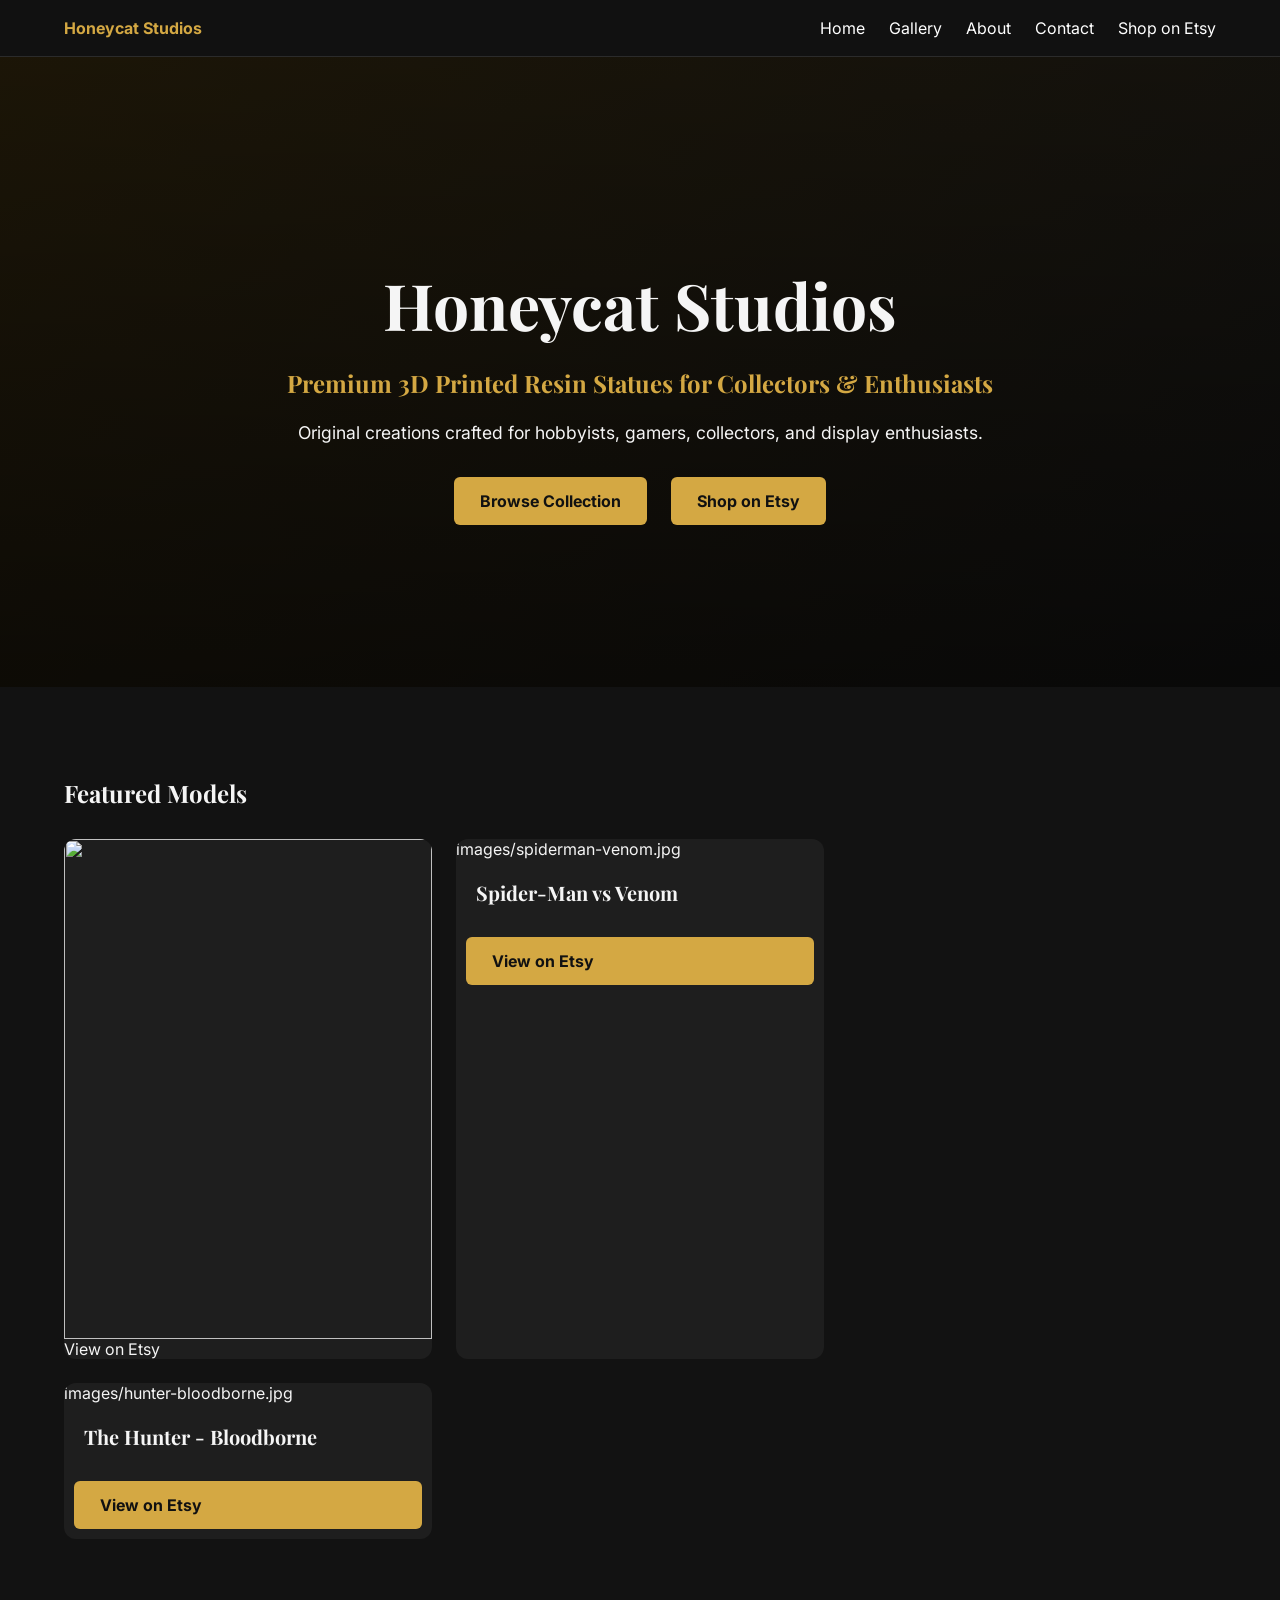
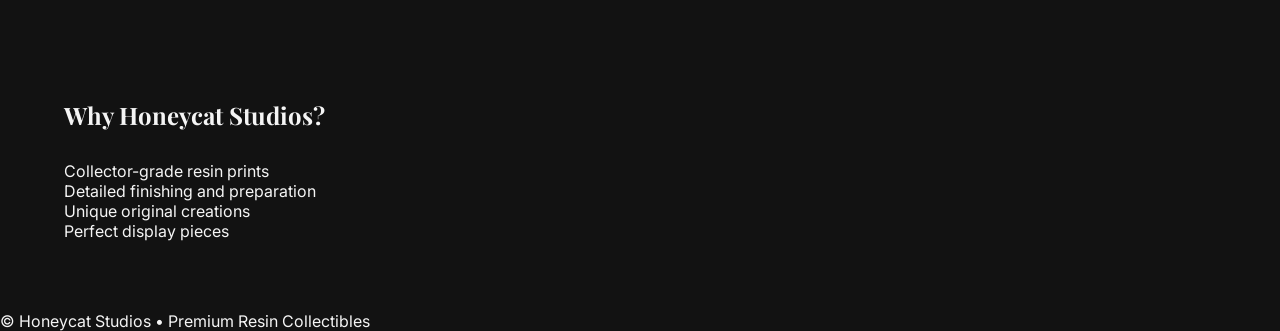
==== index.html @ 273e6274 "Update index.html" ====
<!doctype html>
<html>
<head>
    <meta charset="utf-8">
    <meta name="viewport" content="width=device-width,initial-scale=1">
    <link rel="stylesheet" href="styles.css">
    <title>Honeycat Studios</title>
</head>

<body>

    <header>
        <nav>
            <div>
                <strong class="gold">Honeycat Studios</strong>
            </div>

            <div class="links">
                <a href="index.html">Home</a>
                <a href="gallery.html">Gallery</a>
                <a href="about.html">About</a>
                <a href="contact.html">Contact</a>
                <a href="https://www.etsy.com/shop/HoneyCatStudios3d"target="_blank">Shop on Etsy</a>
            </div>
        </nav>
    </header>

    <section class="hero">
        <div>
            <h1>Honeycat Studios</h1>

            <h2 class="gold">
                Premium 3D Printed Resin Statues for Collectors & Enthusiasts
            </h2>

            <p>
                Original creations crafted for hobbyists, gamers, collectors,
                and display enthusiasts.
            </p>

            <a class="btn" href="gallery.html">
                Browse Collection
            </a>

            <a class="btn"
               href="https://www.etsy.com/shop/HoneyCatStudios3d"
               target="_blank">Shop on Etsy
            </a>
        </div>
    </section>

    <section class="section">
    <h2>Featured Models</h2>
    <div class="grid">
		<div class="card">
<img src="images/leon-kennedy<h3>Leon Kennedy - Resident Evil 9 Requiem</h3>
 
<a class="btn"
href="https://www.etsy.com/listing/4495283661/leon-kennedy-resident-evil-9-requiem"
target="_blank">
View on Etsy
</a>
</div>

		<div class="card">
			images/spiderman-venom.jpg
			<h3>Spider-Man vs Venom</h3>
			<a class="btn"href="https://www.etsy.com/listing/4495843541/spider-man-vs-venom-resin-model-kit-3d"target="_blank">View on Etsy</a>
		</div>

 		<div class="card">
			images/hunter-bloodborne.jpg
			<h3>The Hunter - Bloodborne</h3>
			<a class="btn"href"https://www.etsy.com/listing/4495305898/the-hunter-bloodborne-resin-model-kit-3d"target="_blank">View on Etsy</a>
		</div>
 	</div>
	</section>


    <section class="section">
        <h2>Why Honeycat Studios?</h2>

        <div class="features">

            <div class="feature">
                Collector-grade resin prints
            </div>

            <div class="feature">
                Detailed finishing and preparation
            </div>

            <div class="feature">
                Unique original creations
            </div>

            <div class="feature">
                Perfect display pieces
            </div>

        </div>
    </section>

    <div class="footer">
        © Honeycat Studios • Premium Resin Collectibles
    </div>

</body>
</html>
---- styles.css ----
@import url('https://fonts.googleapis.com/css2?family=Playfair+Display:wght@600;700&family=Inter:wght@300;400;600;700&display=swap');

/* ===== Global ===== */

body {
    margin: 0;
    background: #121212;
    color: #f5f5f5;
    font-family: Inter, sans-serif;
}

h1,
h2 {
    font-family: "Playfair Display", serif;
}

.gold {
    color: #d4a843;
}

/* ===== Header ===== */

header {
    position: sticky;
    top: 0;
    background: rgba(18, 18, 18, 0.95);
    padding: 18px 5%;
    border-bottom: 1px solid #2b2b2b;
    z-index: 1000;
}

nav {
    display: flex;
    justify-content: space-between;
    align-items: center;
}

.links a {
    color: white;
    text-decoration: none;
    margin-left: 20px;
    transition: color 0.3s ease;
}

.links a:hover {
    color: #d4a843;
}

/* ===== Hero ===== */

.hero {
    min-height: 70vh;
    display: flex;
    align-items: center;
    justify-content: center;
    text-align: center;
    padding: 0 20px;

    background:
        linear-gradient(rgba(0, 0, 0, 0.55),
        rgba(0, 0, 0, 0.75)),
        linear-gradient(135deg, #3d2f0f, #222);
}

.hero h1 {
    font-size: 4rem;
    margin-bottom: 10px;
}

.hero p {
    max-width: 750px;
    margin: 20px auto;
    font-size: 1.1rem;
    line-height: 1.6;
}

/* ===== Buttons ===== */

.btn {
    display: inline-block;
    margin: 10px;
    padding: 14px 26px;

    background: #d4a843;
    color: #111;

    text-decoration: none;
    font-weight: 700;

    border-radius: 6px;

    transition:
        background 0.3s ease,
        transform 0.2s ease;
}

.btn:hover {
    background: #e3b751;
    transform: translateY(-2px);
}

/* ===== Content Sections ===== */

.section {
    max-width: 1200px;
    margin: auto;
    padding: 70px 5%;
}

.section h2 {
    margin-bottom: 30px;
}

/* ===== Card Grid ===== */

.grid {
    display: grid;
    grid-template-columns: repeat(auto-fit, minmax(320px, 1fr));
    gap: 24px;
}

/* ===== Product Cards ===== */

.card {
    background: #1e1e1e;
    border-radius: 12px;
    overflow: hidden;

    display: flex;
    flex-direction: column;

    transition:
        transform 0.3s ease,
        box-shadow 0.3s ease;
}

.card:hover {
    transform: translateY(-6px);
    box-shadow: 0 10px 25px rgba(0, 0, 0, 0.4);
}

.card img {
    width: 100%;
    height: 500px;

    object-fit: cover;
    object-position: center;

    display: block;
}

.card h3 {
margin: 0;
padding: 20px;
 
text-align: center;
 
color: #d4a843;
font-family: "Playfair Display", serif;
font-size: 1.25rem;
font-weight: 700;
line-height: 1.4;
 
min-height: 80px;
 
display: flex;
align-items: center;
justify-content: center;
}
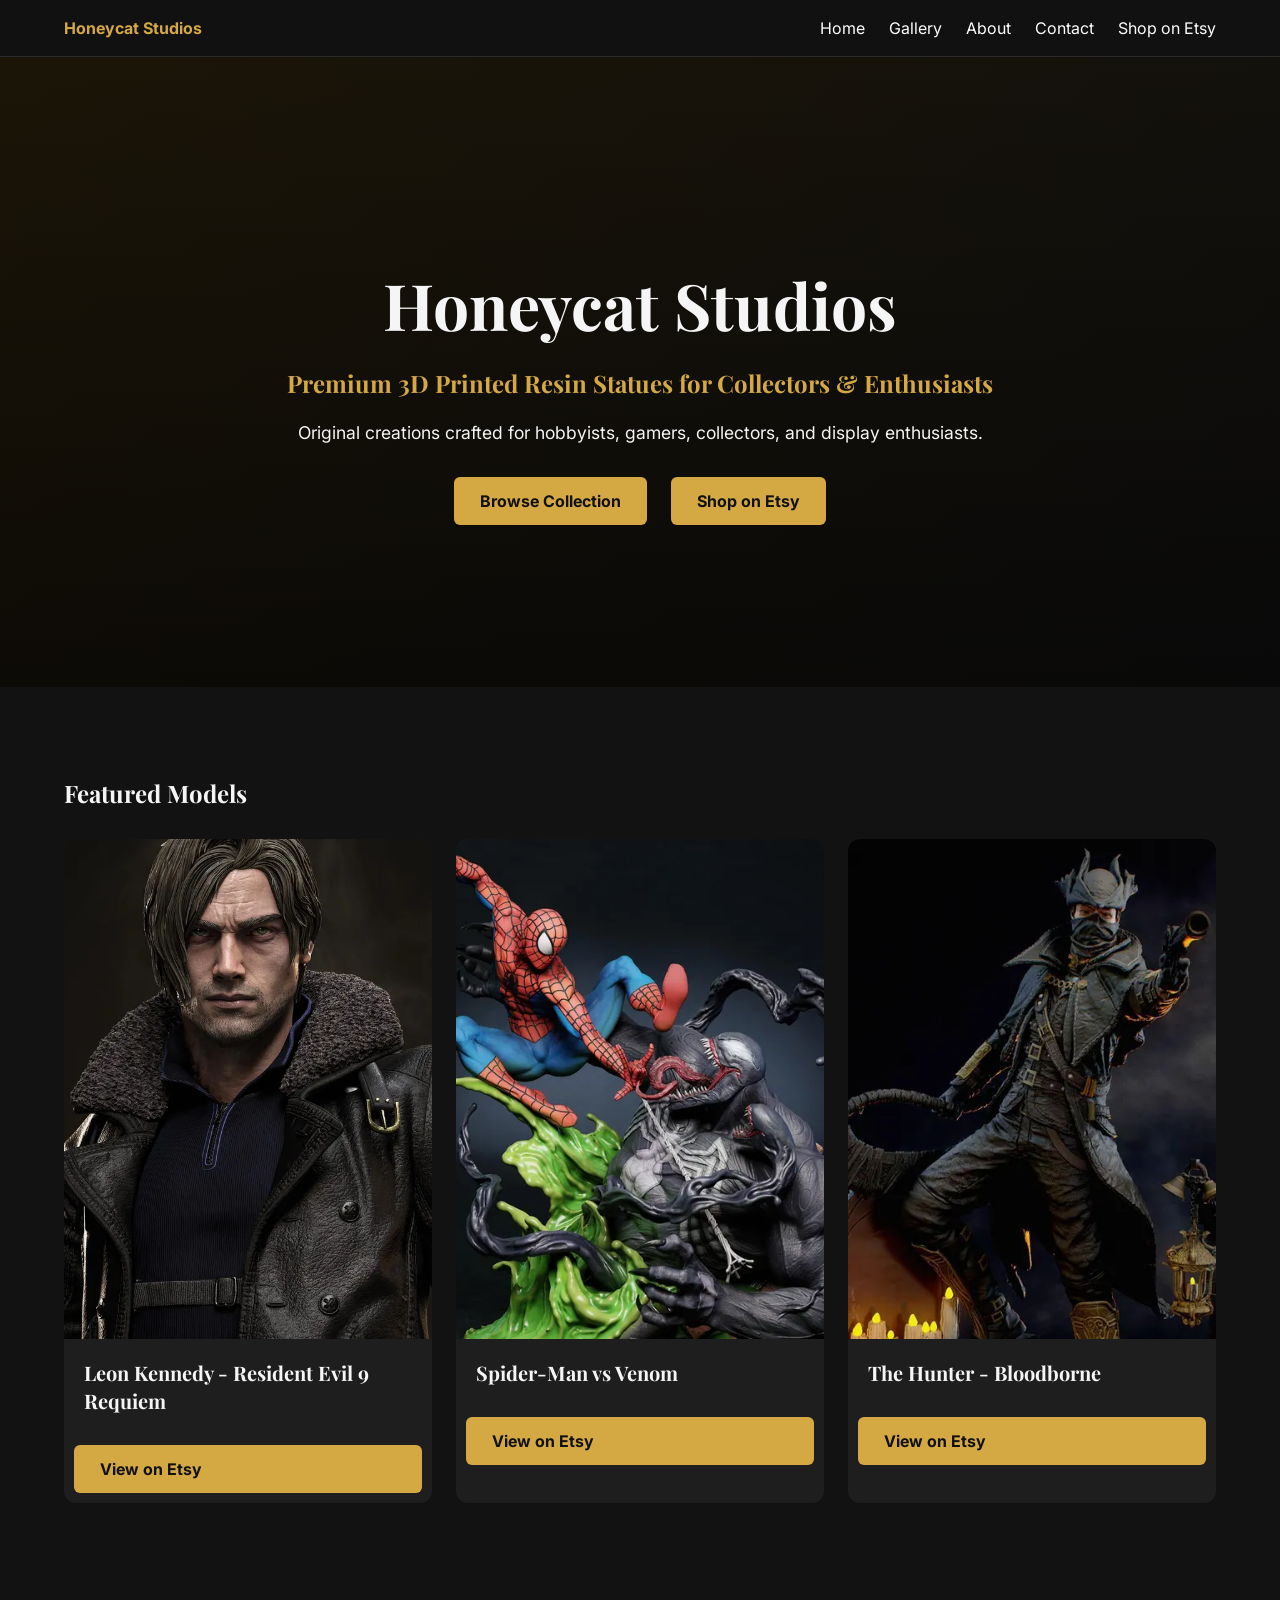
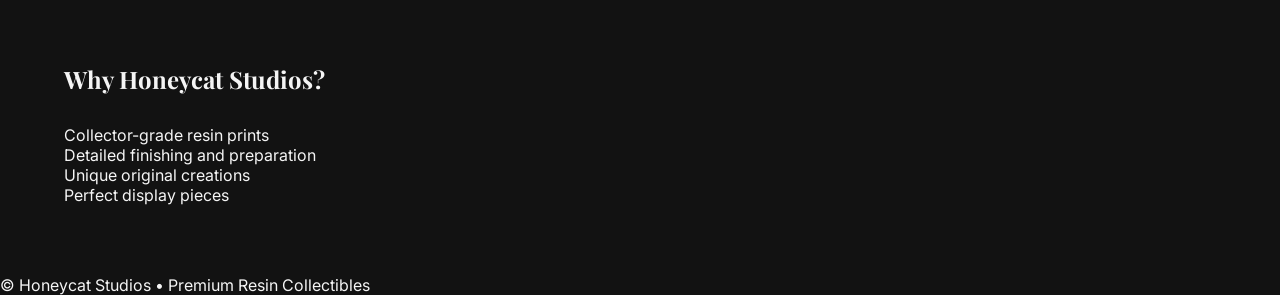
==== commit 8c62222b: "Update index.html" ====
--- a/index.html
+++ b/index.html
@@ -50,31 +50,31 @@
     </section>
 
     <section class="section">
-    <h2>Featured Models</h2>
-    <div class="grid">
-		<div class="card">
-<img src="images/leon-kennedy<h3>Leon Kennedy - Resident Evil 9 Requiem</h3>
- 
-<a class="btn"
-href="https://www.etsy.com/listing/4495283661/leon-kennedy-resident-evil-9-requiem"
-target="_blank">
-View on Etsy
-</a>
+<h2>Featured Models</h2>
+<div class="grid">
+    <div class="card">
+        <img src="images/leon-kennedy.jpg" alt="Leon Kennedy - Resident Evil 9 Requiem">
+        <h3>Leon Kennedy - Resident Evil 9 Requiem</h3>
+        <a class="btn"
+           href="https://www.etsy.com/listing/4495283661/leon-kennedy-resident-evil-9-requiem"
+           target="_blank">
+           View on Etsy
+        </a>
+    </div>
+
+    <div class="card">
+        <img src="images/spiderman-venom.jpg" alt="Spider-Man vs Venom">
+        <h3>Spider-Man vs Venom</h3>
+        <a class="btn" href="https://www.etsy.com/listing/4495843541/spider-man-vs-venom-resin-model-kit-3d" target="_blank">View on Etsy</a>
+    </div>
+
+    <div class="card">
+        <img src="images/hunter-bloodborne.jpg" alt="The Hunter - Bloodborne">
+        <h3>The Hunter - Bloodborne</h3>
+        <a class="btn" href="https://www.etsy.com/listing/4495305898/the-hunter-bloodborne-resin-model-kit-3d" target="_blank">View on Etsy</a>
+    </div>
 </div>
-
-		<div class="card">
-			images/spiderman-venom.jpg
-			<h3>Spider-Man vs Venom</h3>
-			<a class="btn"href="https://www.etsy.com/listing/4495843541/spider-man-vs-venom-resin-model-kit-3d"target="_blank">View on Etsy</a>
-		</div>
-
- 		<div class="card">
-			images/hunter-bloodborne.jpg
-			<h3>The Hunter - Bloodborne</h3>
-			<a class="btn"href"https://www.etsy.com/listing/4495305898/the-hunter-bloodborne-resin-model-kit-3d"target="_blank">View on Etsy</a>
-		</div>
- 	</div>
-	</section>
+</section>
 
 
     <section class="section">
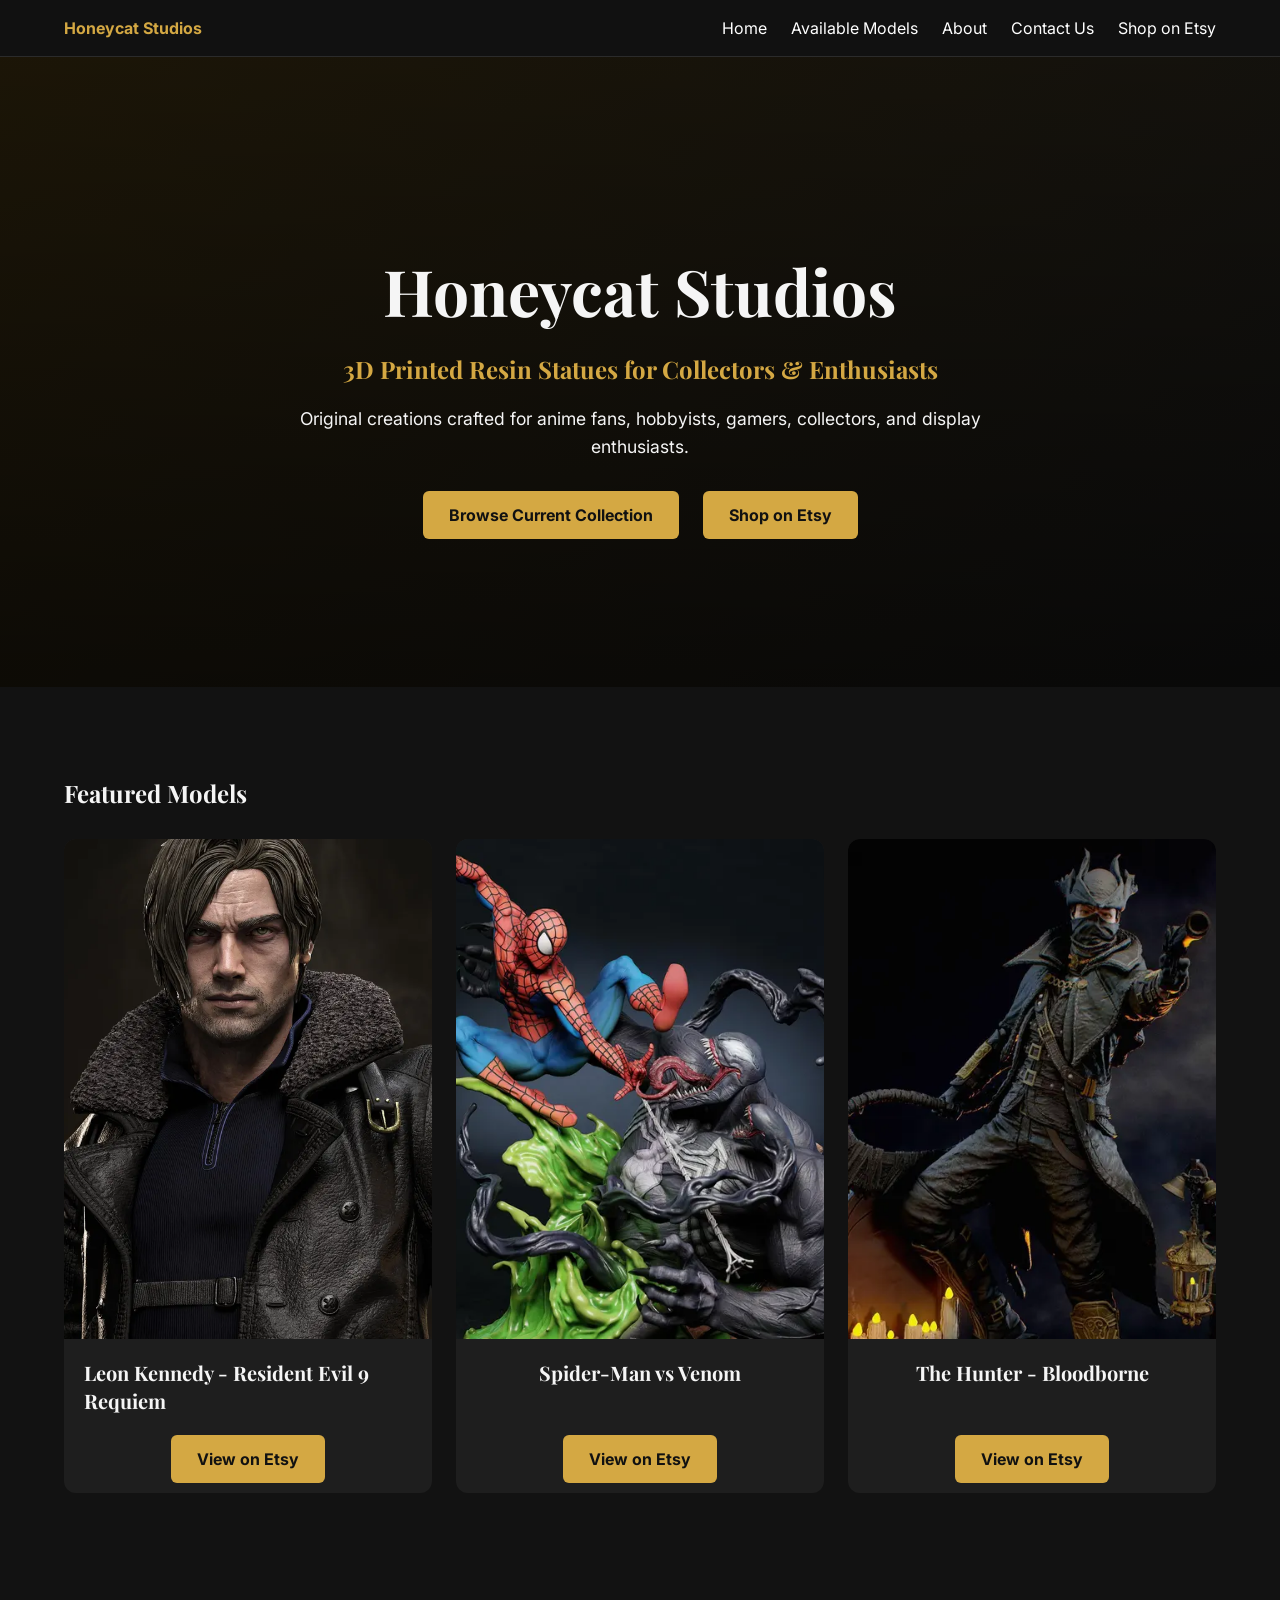
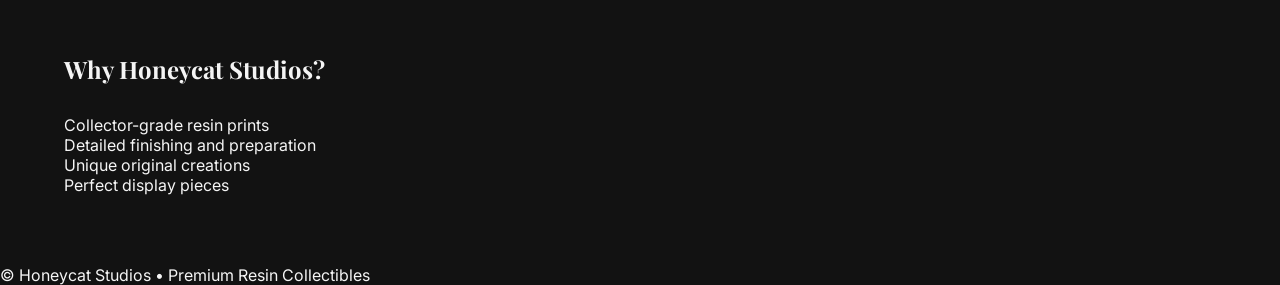
==== commit 584f138f: "Update index.html" ====
--- a/index.html
+++ b/index.html
@@ -17,9 +17,9 @@
 
             <div class="links">
                 <a href="index.html">Home</a>
-                <a href="gallery.html">Gallery</a>
+                <a href="models.html">Available Models</a>
                 <a href="about.html">About</a>
-                <a href="contact.html">Contact</a>
+                <a href="contact.html">Contact Us</a>
                 <a href="https://www.etsy.com/shop/HoneyCatStudios3d"target="_blank">Shop on Etsy</a>
             </div>
         </nav>
@@ -30,16 +30,16 @@
             <h1>Honeycat Studios</h1>
 
             <h2 class="gold">
-                Premium 3D Printed Resin Statues for Collectors & Enthusiasts
+                3D Printed Resin Statues for Collectors & Enthusiasts
             </h2>
 
             <p>
-                Original creations crafted for hobbyists, gamers, collectors,
+                Original creations crafted for anime fans, hobbyists, gamers, collectors,
                 and display enthusiasts.
             </p>
 
-            <a class="btn" href="gallery.html">
-                Browse Collection
+            <a class="btn" href="models.html">
+                Browse Current Collection
             </a>
 
             <a class="btn"
--- a/styles.css
+++ b/styles.css
@@ -128,10 +128,15 @@
 
     display: flex;
     flex-direction: column;
+    align-items: center;
 
     transition:
         transform 0.3s ease,
         box-shadow 0.3s ease;
+}
+
+.card .btn {
+    margin-top: auto;
 }
 
 .card:hover {
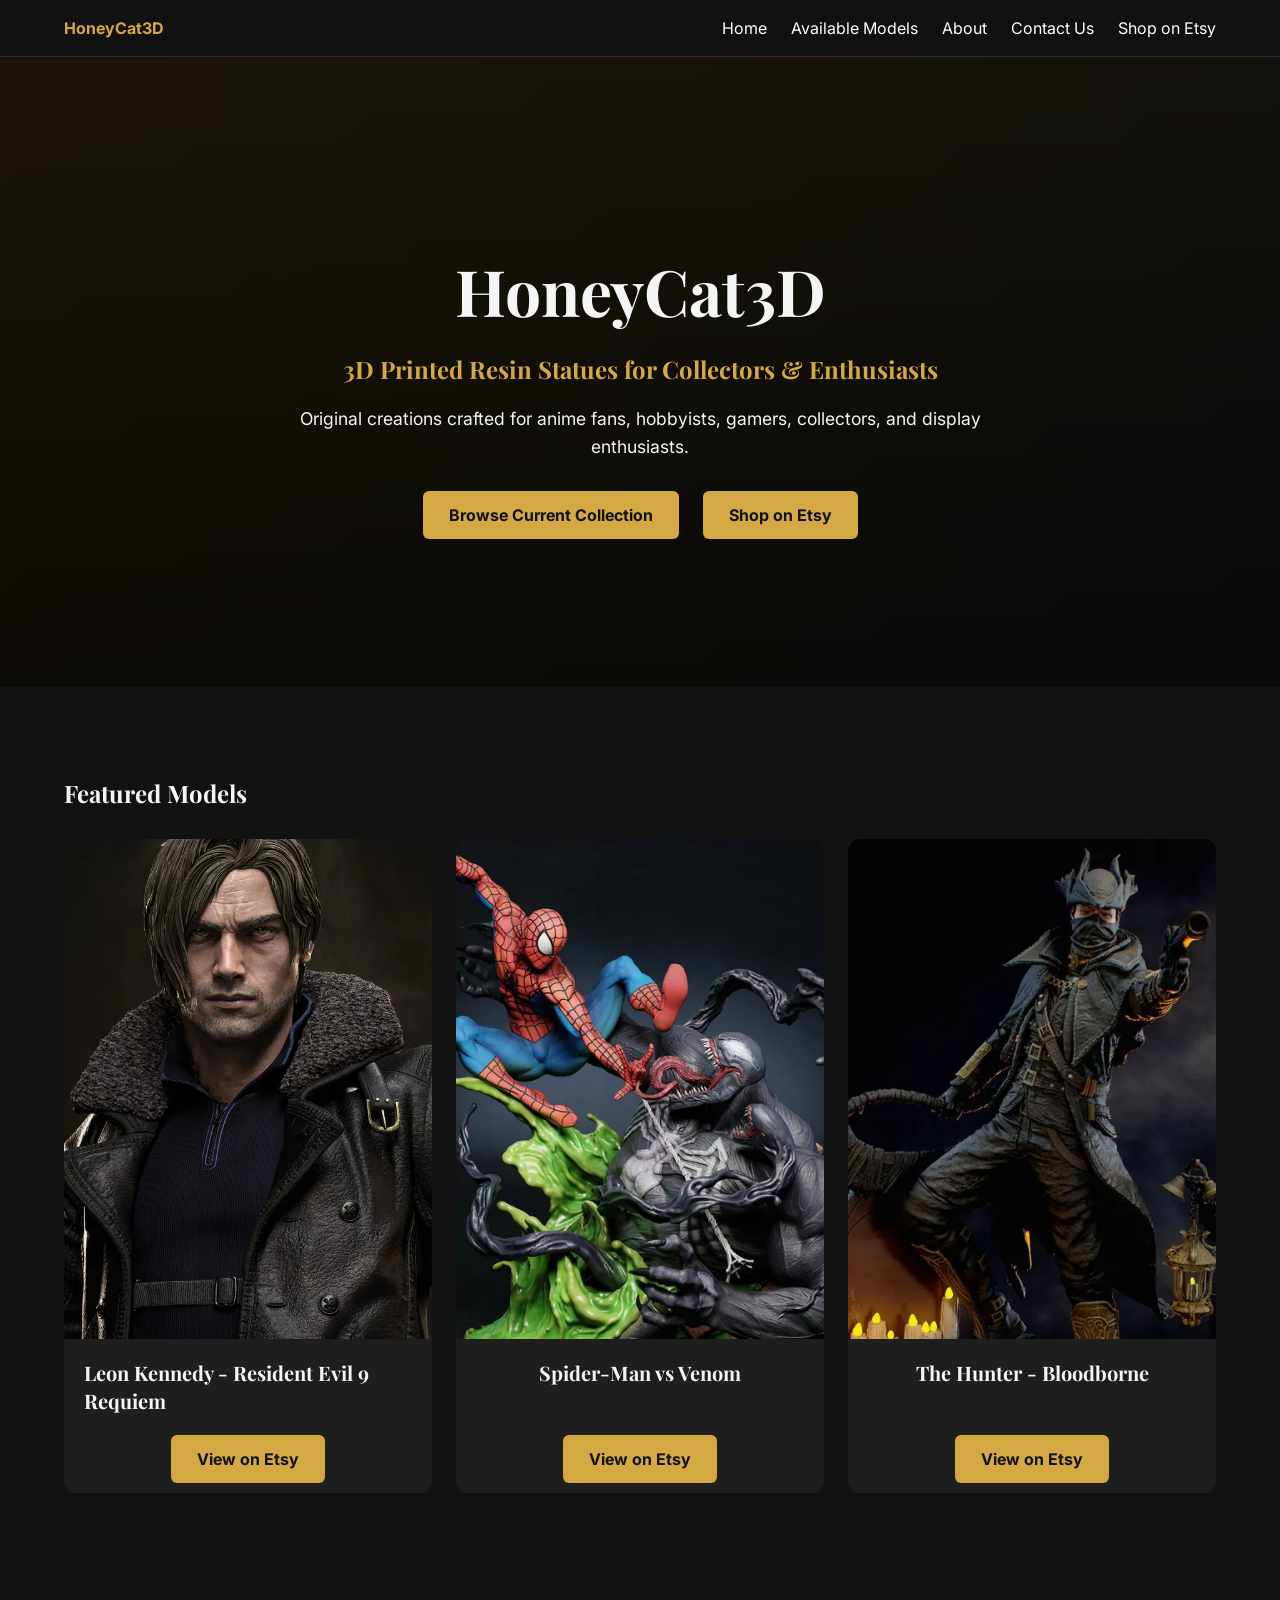
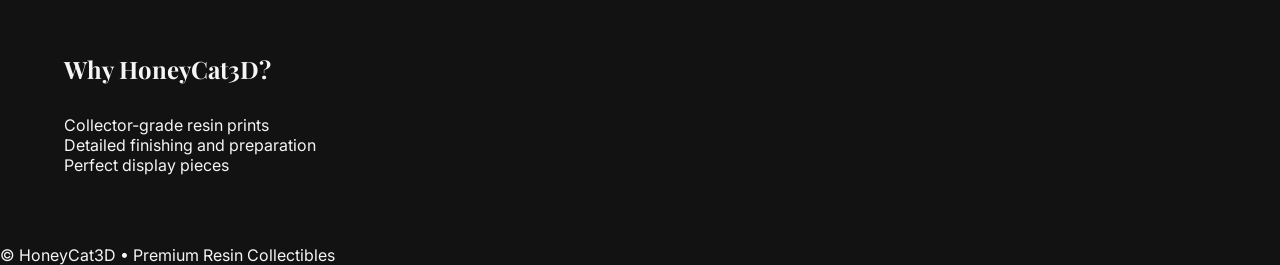
==== commit fa28462f: "Update index.html" ====
--- a/index.html
+++ b/index.html
@@ -4,7 +4,7 @@
     <meta charset="utf-8">
     <meta name="viewport" content="width=device-width,initial-scale=1">
     <link rel="stylesheet" href="styles.css">
-    <title>Honeycat Studios</title>
+    <title>HoneyCat3D</title>
 </head>
 
 <body>
@@ -12,7 +12,7 @@
     <header>
         <nav>
             <div>
-                <strong class="gold">Honeycat Studios</strong>
+                <strong class="gold">HoneyCat3D</strong>
             </div>
 
             <div class="links">
@@ -20,14 +20,14 @@
                 <a href="models.html">Available Models</a>
                 <a href="about.html">About</a>
                 <a href="contact.html">Contact Us</a>
-                <a href="https://www.etsy.com/shop/HoneyCatStudios3d"target="_blank">Shop on Etsy</a>
+                <a href="https://www.etsy.com/shop/HoneyCat3D"target="_blank">Shop on Etsy</a>
             </div>
         </nav>
     </header>
 
     <section class="hero">
         <div>
-            <h1>Honeycat Studios</h1>
+            <h1>HoneyCat3D</h1>
 
             <h2 class="gold">
                 3D Printed Resin Statues for Collectors & Enthusiasts
@@ -43,7 +43,7 @@
             </a>
 
             <a class="btn"
-               href="https://www.etsy.com/shop/HoneyCatStudios3d"
+               href="https://www.etsy.com/shop/HoneyCat3D"
                target="_blank">Shop on Etsy
             </a>
         </div>
@@ -78,7 +78,7 @@
 
 
     <section class="section">
-        <h2>Why Honeycat Studios?</h2>
+        <h2>Why HoneyCat3D?</h2>
 
         <div class="features">
 
@@ -91,10 +91,6 @@
             </div>
 
             <div class="feature">
-                Unique original creations
-            </div>
-
-            <div class="feature">
                 Perfect display pieces
             </div>
 
@@ -102,7 +98,7 @@
     </section>
 
     <div class="footer">
-        © Honeycat Studios • Premium Resin Collectibles
+        © HoneyCat3D • Premium Resin Collectibles
     </div>
 
 </body>
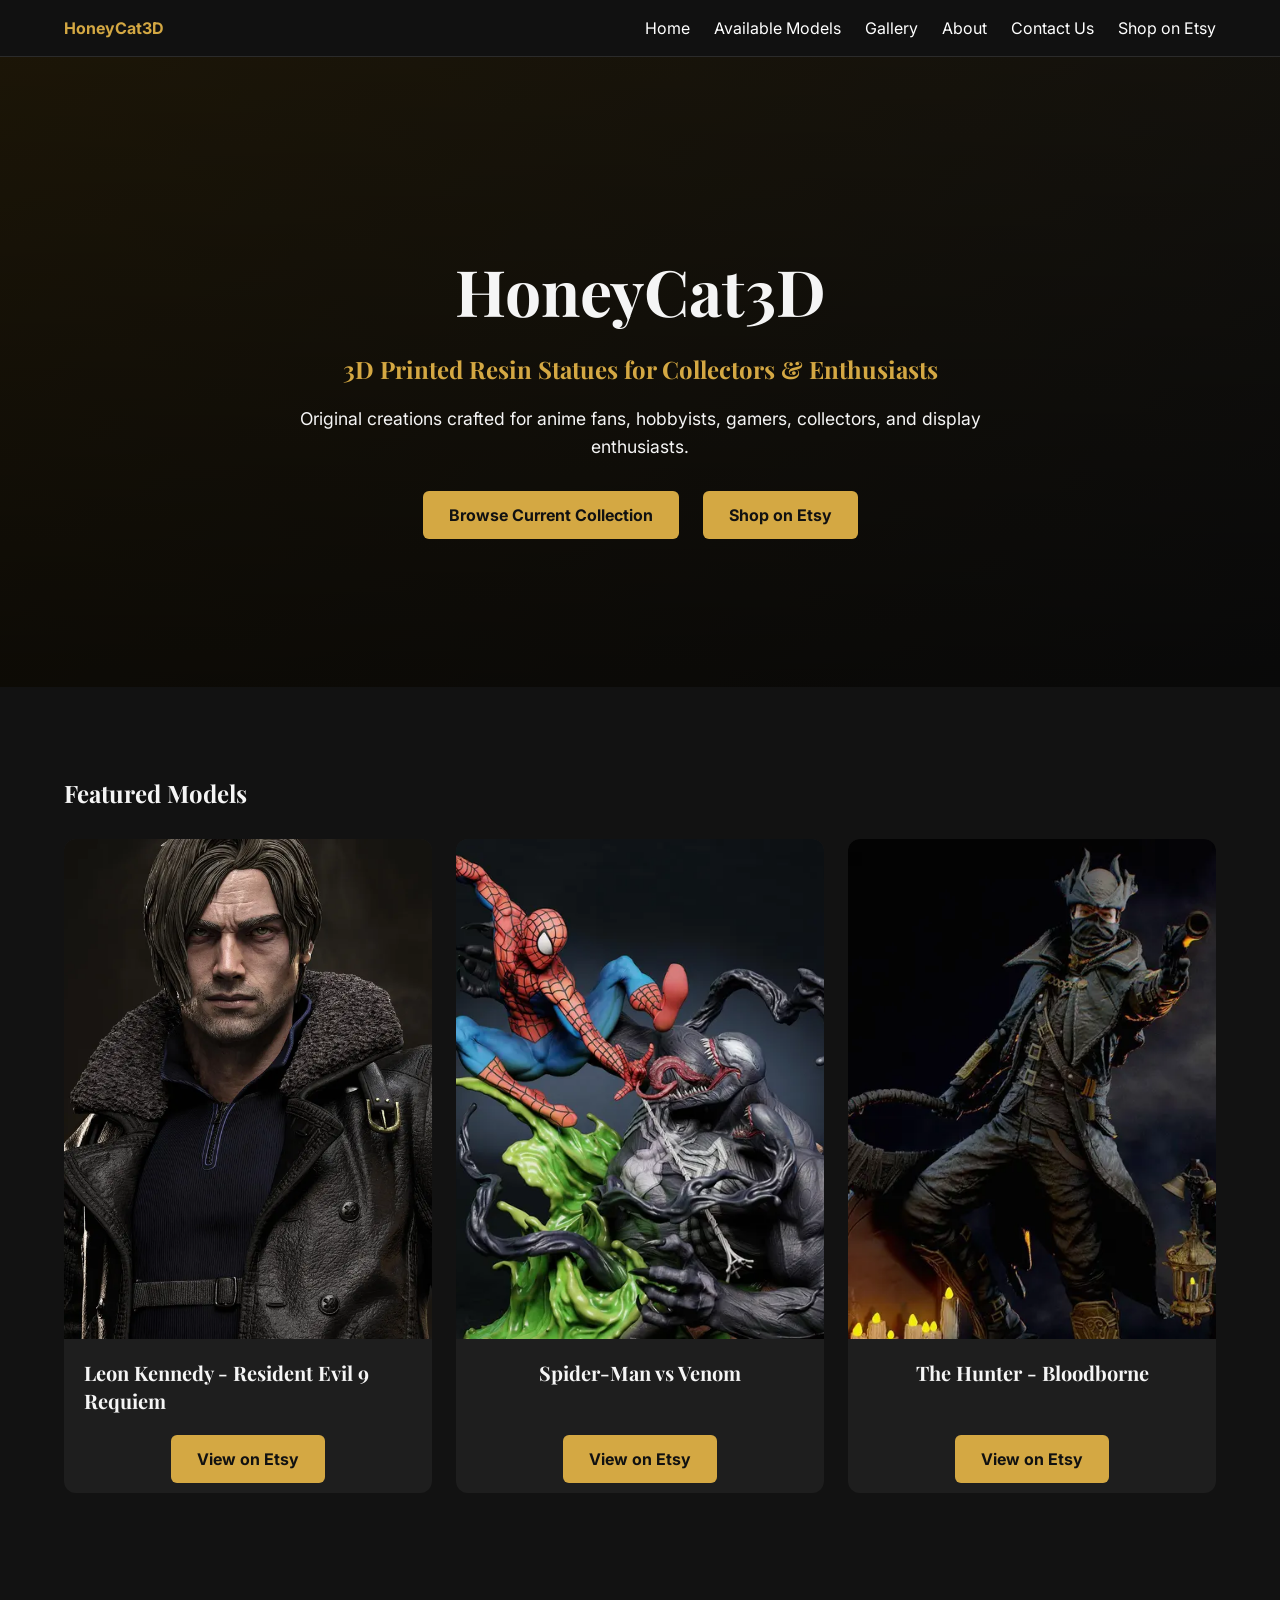
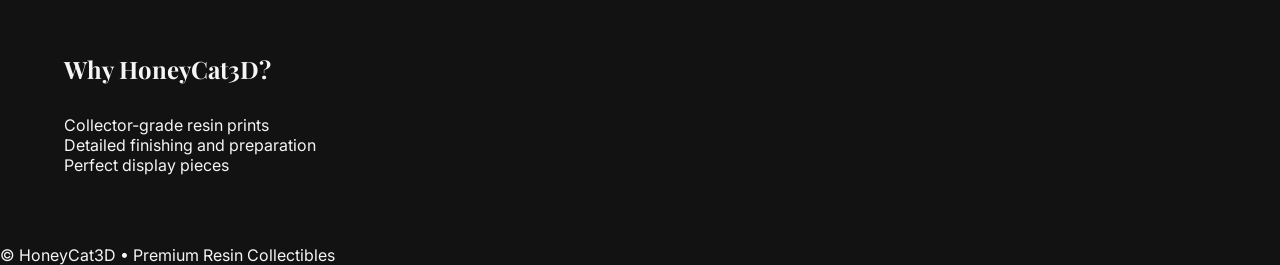
==== commit 6c157a4d: "Update index.html" ====
--- a/index.html
+++ b/index.html
@@ -18,6 +18,7 @@
             <div class="links">
                 <a href="index.html">Home</a>
                 <a href="models.html">Available Models</a>
+                <a href="gallery.html">Gallery</a>
                 <a href="about.html">About</a>
                 <a href="contact.html">Contact Us</a>
                 <a href="https://www.etsy.com/shop/HoneyCat3D"target="_blank">Shop on Etsy</a>
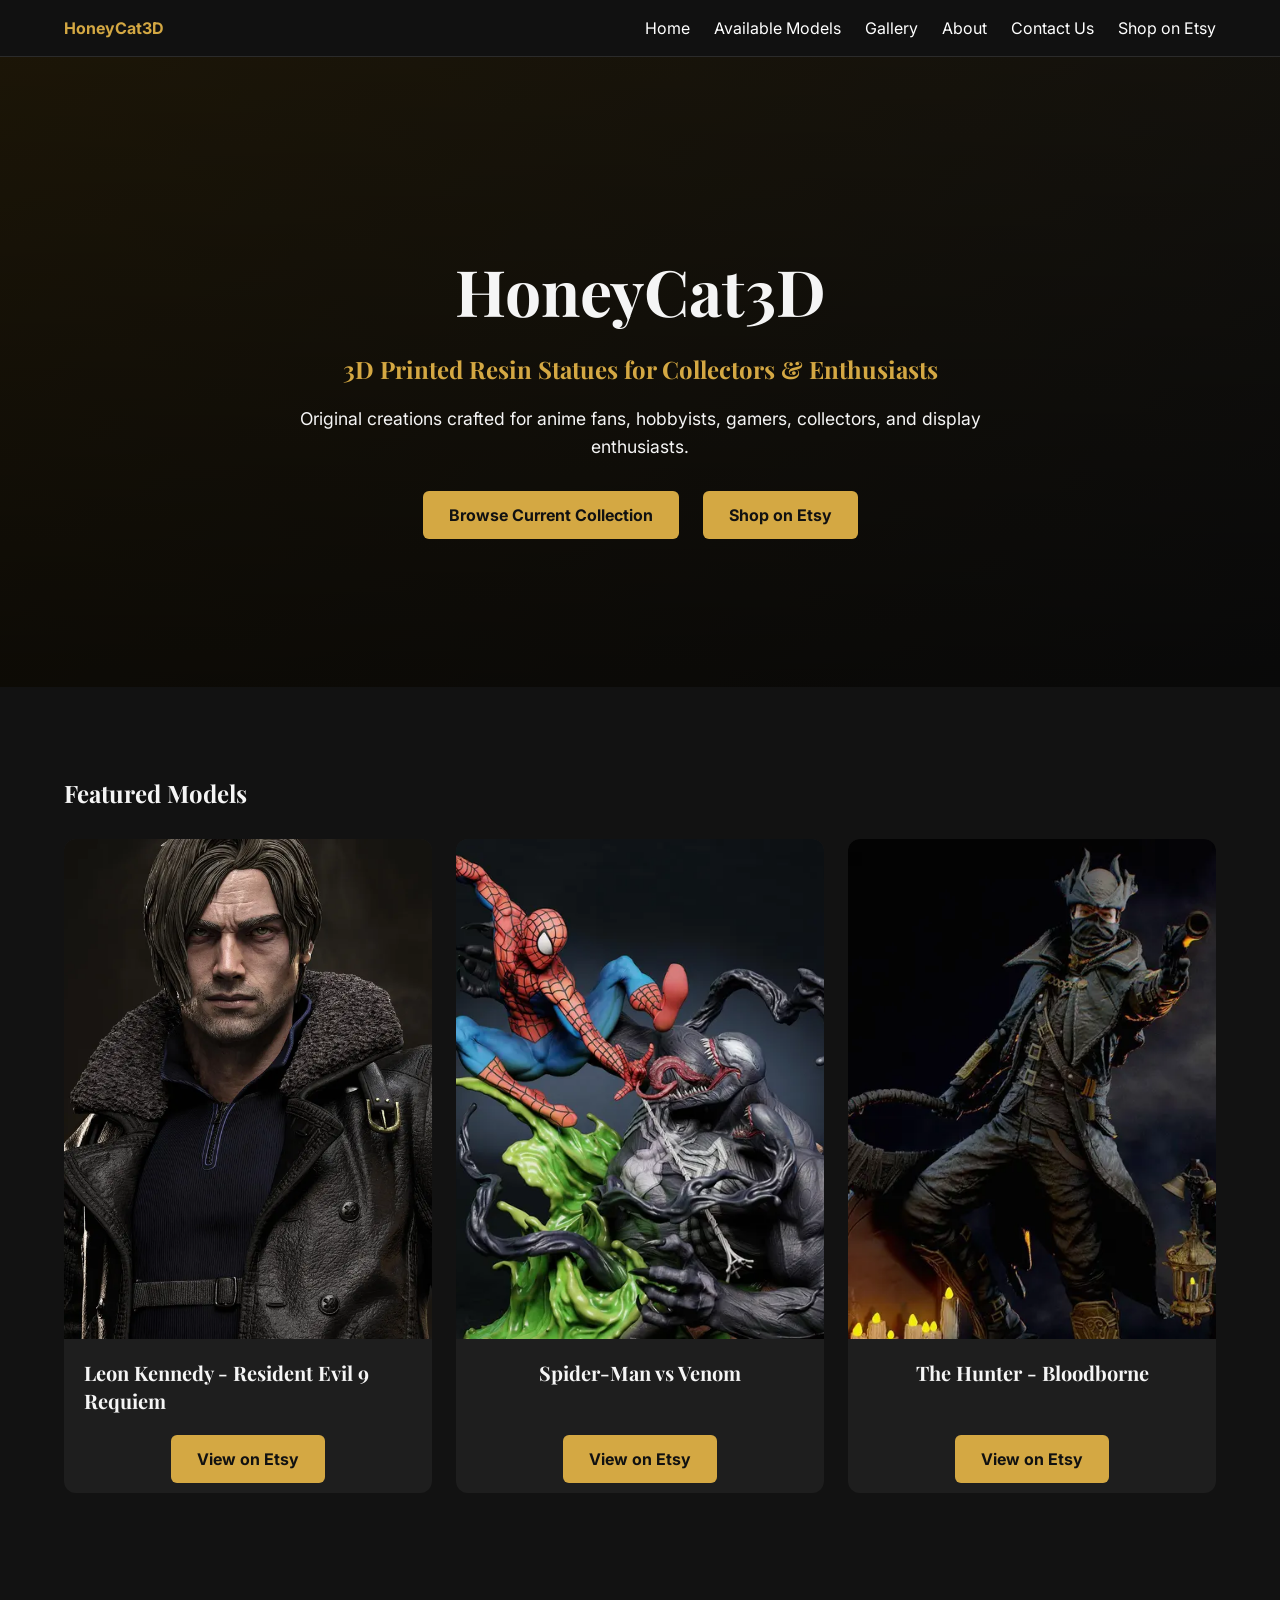
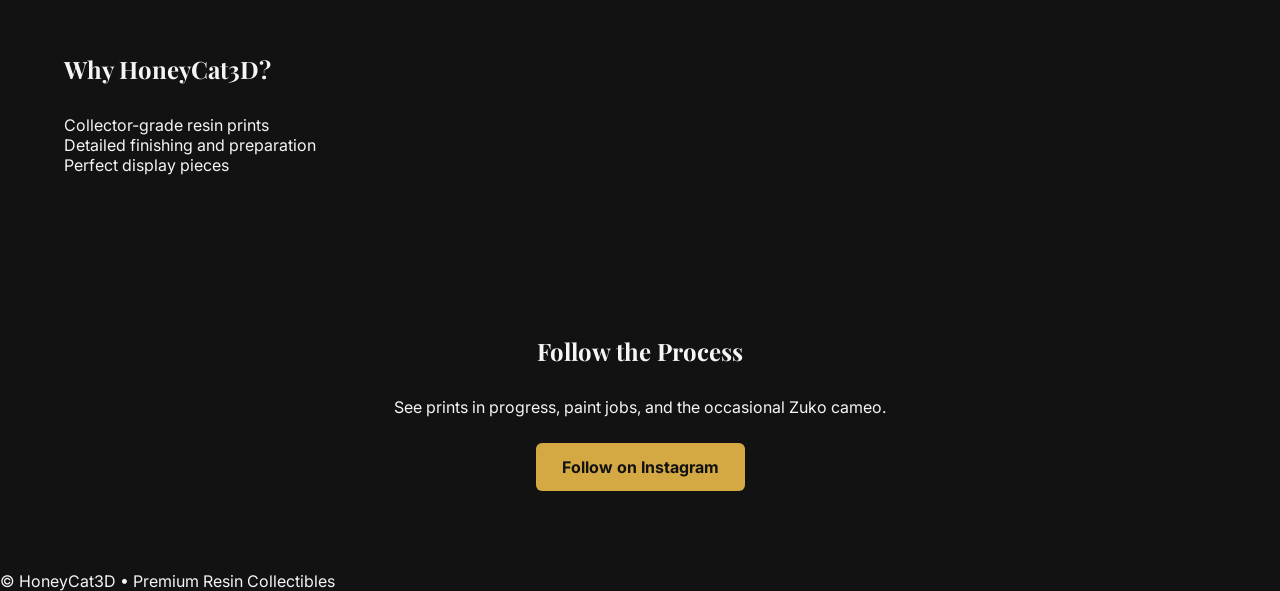
==== commit d762e1b9: "Update index.html" ====
--- a/index.html
+++ b/index.html
@@ -21,7 +21,7 @@
                 <a href="gallery.html">Gallery</a>
                 <a href="about.html">About</a>
                 <a href="contact.html">Contact Us</a>
-                <a href="https://www.etsy.com/shop/HoneyCat3D"target="_blank">Shop on Etsy</a>
+                <a href="https://www.etsy.com/shop/HoneyCat3D" target="_blank">Shop on Etsy</a>
             </div>
         </nav>
     </header>
@@ -51,32 +51,31 @@
     </section>
 
     <section class="section">
-<h2>Featured Models</h2>
-<div class="grid">
-    <div class="card">
-        <img src="images/leon-kennedy.jpg" alt="Leon Kennedy - Resident Evil 9 Requiem">
-        <h3>Leon Kennedy - Resident Evil 9 Requiem</h3>
-        <a class="btn"
-           href="https://www.etsy.com/listing/4495283661/leon-kennedy-resident-evil-9-requiem"
-           target="_blank">
-           View on Etsy
-        </a>
-    </div>
+        <h2>Featured Models</h2>
+        <div class="grid">
+            <div class="card">
+                <img src="images/leon-kennedy.jpg" alt="Leon Kennedy - Resident Evil 9 Requiem">
+                <h3>Leon Kennedy - Resident Evil 9 Requiem</h3>
+                <a class="btn"
+                   href="https://www.etsy.com/listing/4495283661/leon-kennedy-resident-evil-9-requiem"
+                   target="_blank">
+                   View on Etsy
+                </a>
+            </div>
 
-    <div class="card">
-        <img src="images/spiderman-venom.jpg" alt="Spider-Man vs Venom">
-        <h3>Spider-Man vs Venom</h3>
-        <a class="btn" href="https://www.etsy.com/listing/4495843541/spider-man-vs-venom-resin-model-kit-3d" target="_blank">View on Etsy</a>
-    </div>
+            <div class="card">
+                <img src="images/spiderman-venom.jpg" alt="Spider-Man vs Venom">
+                <h3>Spider-Man vs Venom</h3>
+                <a class="btn" href="https://www.etsy.com/listing/4495843541/spider-man-vs-venom-resin-model-kit-3d" target="_blank">View on Etsy</a>
+            </div>
 
-    <div class="card">
-        <img src="images/hunter-bloodborne.jpg" alt="The Hunter - Bloodborne">
-        <h3>The Hunter - Bloodborne</h3>
-        <a class="btn" href="https://www.etsy.com/listing/4495305898/the-hunter-bloodborne-resin-model-kit-3d" target="_blank">View on Etsy</a>
-    </div>
-</div>
-</section>
-
+            <div class="card">
+                <img src="images/hunter-bloodborne.jpg" alt="The Hunter - Bloodborne">
+                <h3>The Hunter - Bloodborne</h3>
+                <a class="btn" href="https://www.etsy.com/listing/4495305898/the-hunter-bloodborne-resin-model-kit-3d" target="_blank">View on Etsy</a>
+            </div>
+        </div>
+    </section>
 
     <section class="section">
         <h2>Why HoneyCat3D?</h2>
@@ -98,9 +97,26 @@
         </div>
     </section>
 
+    <section class="section" style="text-align: center;">
+        <h2>Follow the Process</h2>
+        <p>See prints in progress, paint jobs, and the occasional Zuko cameo.</p>
+
+        <div class="insta-embeds">
+            <blockquote class="instagram-media" data-instgrm-captioned data-instgrm-permalink="https://www.instagram.com/p/DdEme7PoEOU/?utm_source=ig_embed&amp;utm_campaign=loading" data-instgrm-version="14" style=" background:#FFF; border:0; border-radius:3px; box-shadow:0 0 1px 0 rgba(0,0,0,0.5),0 1px 10px 0 rgba(0,0,0,0.15); margin: 1px; max-width:540px; min-width:326px; padding:0; width:99.375%; width:-webkit-calc(100% - 2px); width:calc(100% - 2px);"></blockquote>
+
+            <blockquote class="instagram-media" data-instgrm-captioned data-instgrm-permalink="https://www.instagram.com/p/DdArCjHllTV/?utm_source=ig_embed&amp;utm_campaign=loading" data-instgrm-version="14" style=" background:#FFF; border:0; border-radius:3px; box-shadow:0 0 1px 0 rgba(0,0,0,0.5),0 1px 10px 0 rgba(0,0,0,0.15); margin: 1px; max-width:540px; min-width:326px; padding:0; width:99.375%; width:-webkit-calc(100% - 2px); width:calc(100% - 2px);"></blockquote>
+
+            <blockquote class="instagram-media" data-instgrm-captioned data-instgrm-permalink="https://www.instagram.com/p/Dbi0T_EoL50/?utm_source=ig_embed&amp;utm_campaign=loading" data-instgrm-version="14" style=" background:#FFF; border:0; border-radius:3px; box-shadow:0 0 1px 0 rgba(0,0,0,0.5),0 1px 10px 0 rgba(0,0,0,0.15); margin: 1px; max-width:540px; min-width:326px; padding:0; width:99.375%; width:-webkit-calc(100% - 2px); width:calc(100% - 2px);"></blockquote>
+        </div>
+
+        <a class="btn" href="https://www.instagram.com/honey.cat.studios/" target="_blank">Follow on Instagram</a>
+    </section>
+
     <div class="footer">
         © HoneyCat3D • Premium Resin Collectibles
     </div>
 
+    <script async src="//www.instagram.com/embed.js"></script>
+
 </body>
 </html>
--- a/styles.css
+++ b/styles.css
@@ -172,3 +172,82 @@
 align-items: center;
 justify-content: center;
 }
+
+/* ===== Model Detail Gallery ===== */
+
+.model-gallery {
+    max-width: 700px;
+    margin: 0 auto 30px;
+}
+
+.model-gallery #main-image {
+    width: 100%;
+    border-radius: 12px;
+    display: block;
+}
+
+.thumbnail-row {
+    display: flex;
+    gap: 10px;
+    margin-top: 12px;
+    overflow-x: auto;
+}
+
+.thumbnail {
+    width: 80px;
+    height: 80px;
+    object-fit: cover;
+    border-radius: 6px;
+    cursor: pointer;
+    opacity: 0.6;
+    transition: opacity 0.2s ease;
+}
+
+.thumbnail:hover {
+    opacity: 0.85;
+}
+
+.thumbnail.active {
+    opacity: 1;
+    outline: 2px solid #d4a843;
+}
+
+.model-specs {
+    max-width: 700px;
+    margin: 0 auto 20px;
+    line-height: 1.6;
+}
+
+/* ===== Filters ===== */
+
+.filters {
+    display: flex;
+    gap: 12px;
+    margin-bottom: 30px;
+    flex-wrap: wrap;
+}
+
+.filters select {
+    background: #1e1e1e;
+    color: #f5f5f5;
+    border: 1px solid #2b2b2b;
+    padding: 10px 14px;
+    border-radius: 6px;
+    font-family: Inter, sans-serif;
+    cursor: pointer;
+}
+
+.filters select:hover {
+    border-color: #d4a843;
+}
+
+.model-specs select {
+    background: #1e1e1e;
+    color: #f5f5f5;
+    border: 1px solid #2b2b2b;
+    padding: 8px 12px;
+    border-radius: 6px;
+    font-family: Inter, sans-serif;
+    cursor: pointer;
+    margin: 0 0 15px 8px;
+}
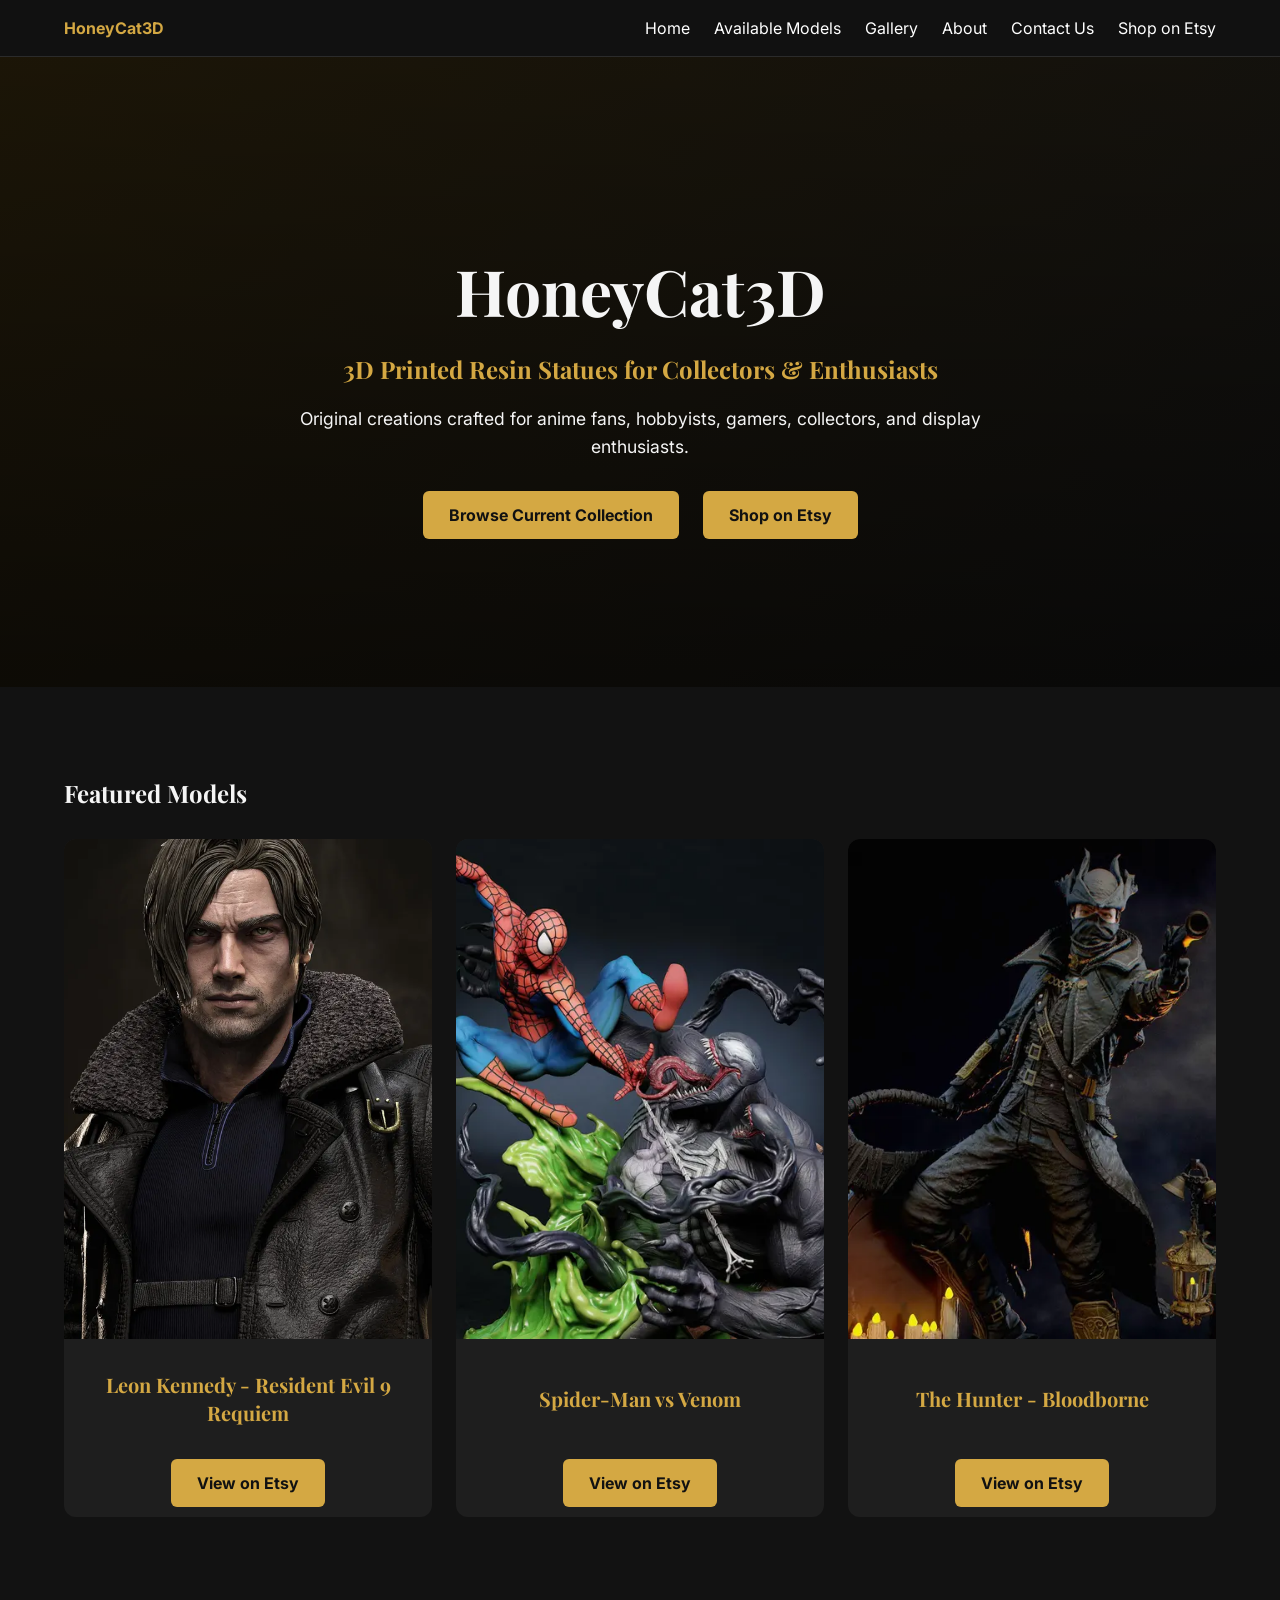
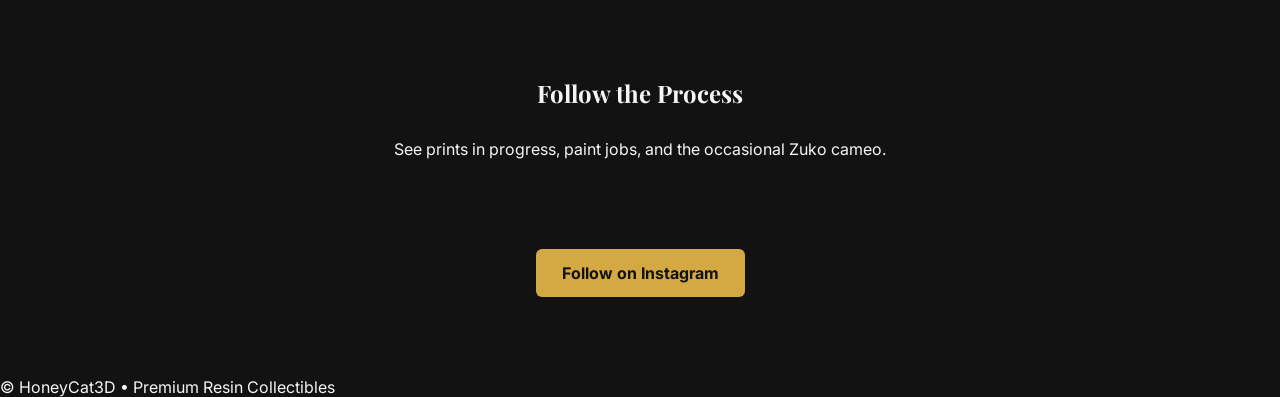
==== commit 5740622e: "Remove 'Why HoneyCat3D?' section from index.html Removed the 'Why HoneyCat3D?' section and its featu" ====
--- a/index.html
+++ b/index.html
@@ -77,26 +77,6 @@
         </div>
     </section>
 
-    <section class="section">
-        <h2>Why HoneyCat3D?</h2>
-
-        <div class="features">
-
-            <div class="feature">
-                Collector-grade resin prints
-            </div>
-
-            <div class="feature">
-                Detailed finishing and preparation
-            </div>
-
-            <div class="feature">
-                Perfect display pieces
-            </div>
-
-        </div>
-    </section>
-
     <section class="section" style="text-align: center;">
         <h2>Follow the Process</h2>
         <p>See prints in progress, paint jobs, and the occasional Zuko cameo.</p>
--- a/styles.css
+++ b/styles.css
@@ -155,22 +155,22 @@
 }
 
 .card h3 {
-margin: 0;
-padding: 20px;
- 
-text-align: center;
- 
-color: #d4a843;
-font-family: "Playfair Display", serif;
-font-size: 1.25rem;
-font-weight: 700;
-line-height: 1.4;
- 
-min-height: 80px;
- 
-display: flex;
-align-items: center;
-justify-content: center;
+    margin: 0;
+    padding: 20px;
+
+    text-align: center;
+
+    color: #d4a843;
+    font-family: "Playfair Display", serif;
+    font-size: 1.25rem;
+    font-weight: 700;
+    line-height: 1.4;
+
+    min-height: 80px;
+
+    display: flex;
+    align-items: center;
+    justify-content: center;
 }
 
 /* ===== Model Detail Gallery ===== */
@@ -251,3 +251,20 @@
     cursor: pointer;
     margin: 0 0 15px 8px;
 }
+
+/* ===== Instagram Embeds ===== */
+
+.insta-embeds {
+    display: flex;
+    justify-content: center;
+    gap: 20px;
+    flex-wrap: wrap;
+    margin: 30px 0;
+}
+
+.insta-embeds .instagram-media {
+    width: 100% !important;
+    max-width: 400px !important;
+    margin: 10px !important;
+    flex: 1 1 320px;
+}
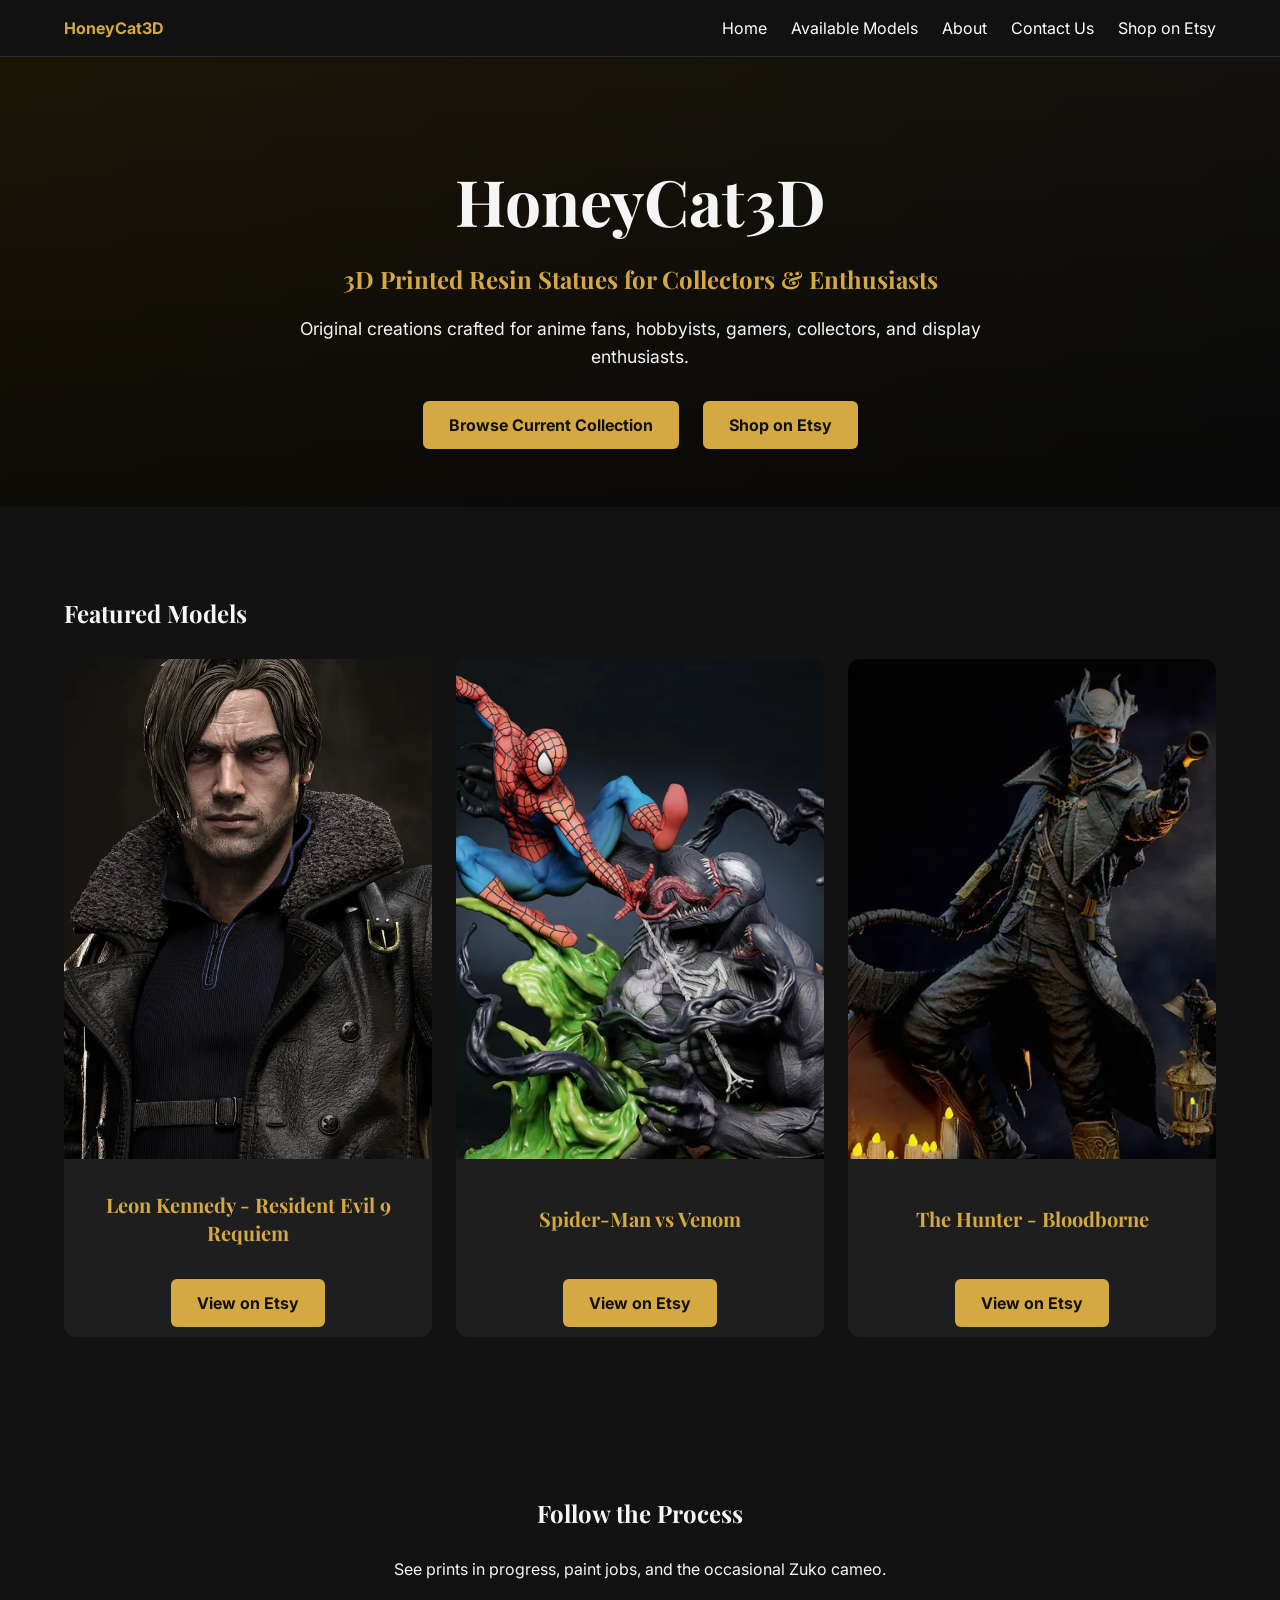
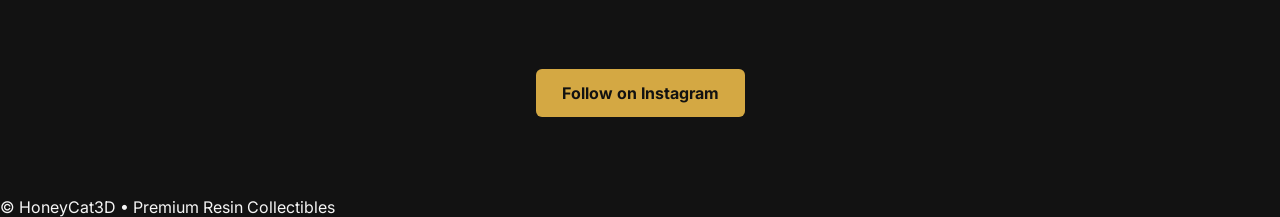
==== commit f79cc4aa: "Add files via upload" ====
--- a/index.html
+++ b/index.html
@@ -18,7 +18,6 @@
             <div class="links">
                 <a href="index.html">Home</a>
                 <a href="models.html">Available Models</a>
-                <a href="gallery.html">Gallery</a>
                 <a href="about.html">About</a>
                 <a href="contact.html">Contact Us</a>
                 <a href="https://www.etsy.com/shop/HoneyCat3D" target="_blank">Shop on Etsy</a>
--- a/styles.css
+++ b/styles.css
@@ -49,7 +49,7 @@
 /* ===== Hero ===== */
 
 .hero {
-    min-height: 70vh;
+    min-height: 50vh;
     display: flex;
     align-items: center;
     justify-content: center;
@@ -264,7 +264,39 @@
 
 .insta-embeds .instagram-media {
     width: 100% !important;
-    max-width: 400px !important;
+    max-width: 340px !important;
     margin: 10px !important;
-    flex: 1 1 320px;
-}
+    flex: 1 1 300px;
+}
+
+/* ===== Mobile Responsiveness ===== */
+
+@media (max-width: 768px) {
+    nav {
+        flex-direction: column;
+        align-items: flex-start;
+        gap: 12px;
+    }
+
+    .links {
+        display: flex;
+        flex-wrap: wrap;
+        gap: 12px;
+    }
+
+    .links a {
+        margin-left: 0;
+    }
+
+    .hero h1 {
+        font-size: 2.5rem;
+    }
+
+    .hero h2 {
+        font-size: 1.1rem;
+    }
+
+    .card img {
+        height: 280px;
+    }
+}
